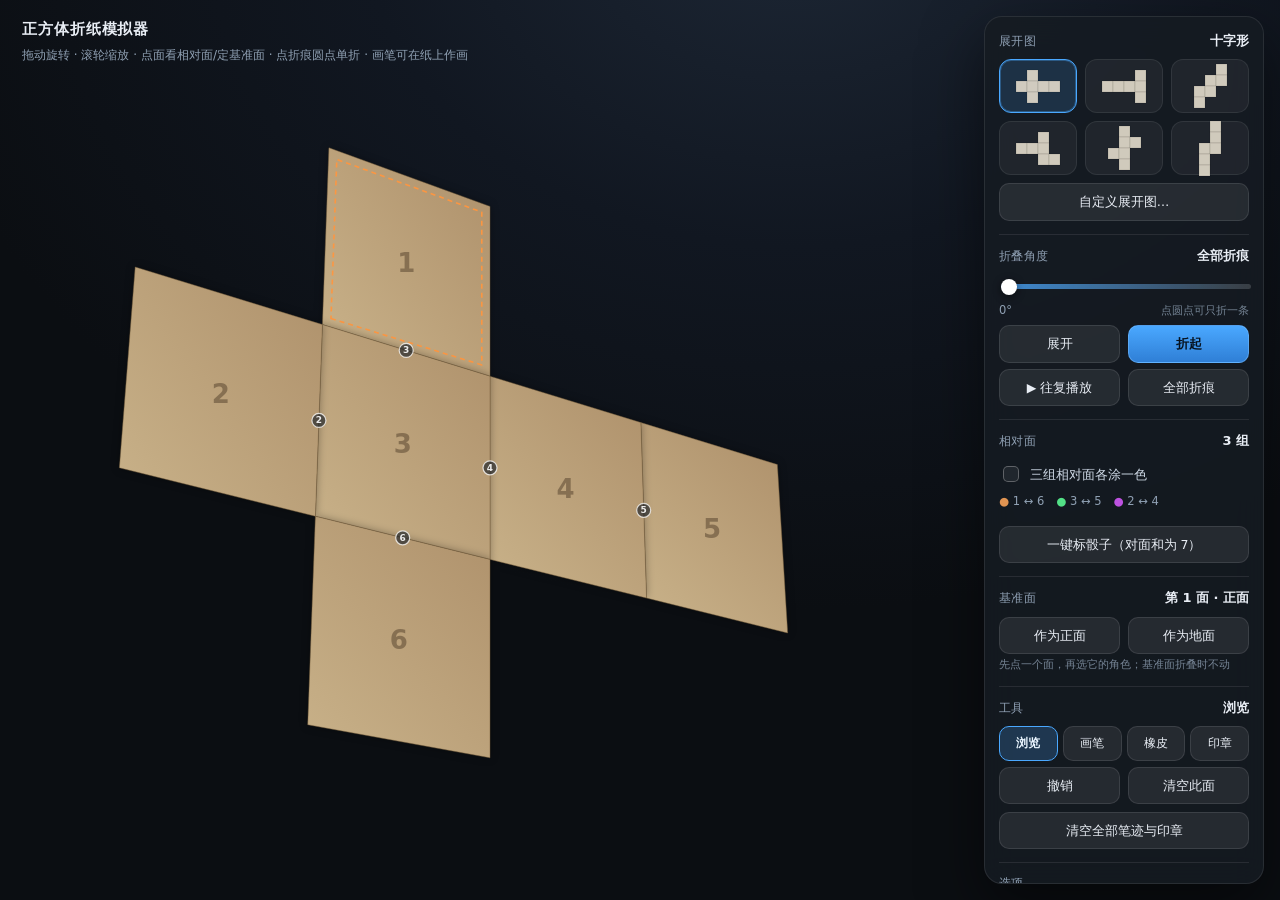
==== simulator/index.html @ 299722bd "静态站点：首页 + 正方体折纸模拟器" ====
<!doctype html>
<html lang="zh-CN">
<head>
<meta charset="utf-8">
<meta name="viewport" content="width=device-width,initial-scale=1,viewport-fit=cover">
<title>正方体折纸模拟器</title>
<style>
:root{
  --bg0:#0b0e12; --panel:rgba(22,27,34,.86); --line:rgba(255,255,255,.09);
  --text:#e9eef5; --dim:#8fa0b3; --accent:#4aa8ff;
}
*{box-sizing:border-box}
html,body{height:100%;margin:0}
body{
  background:radial-gradient(900px 700px at 62% -10%,#1d2735 0%,#111721 48%,var(--bg0) 100%);
  color:var(--text);
  font:14px/1.55 "Segoe UI","PingFang SC","Hiragino Sans GB","Microsoft YaHei",system-ui,sans-serif;
  overflow:hidden;-webkit-tap-highlight-color:transparent;user-select:none;-webkit-user-select:none;
}
#cv{position:fixed;inset:0;display:block;width:100%;height:100%;touch-action:none;cursor:grab}
#cv.grabbing{cursor:grabbing}
#cv.brush{cursor:crosshair}
.hdr{position:fixed;left:22px;top:18px;pointer-events:none}
.hdr h1{margin:0;font-size:15px;font-weight:600;letter-spacing:.06em}
.hdr p{margin:5px 0 0;font-size:12px;color:var(--dim)}
.panel{position:fixed;top:16px;right:16px;width:280px;padding:14px 14px 12px;border-radius:18px;
  background:var(--panel);border:1px solid var(--line);backdrop-filter:blur(16px);
  box-shadow:0 24px 60px rgba(0,0,0,.5);max-height:calc(100vh - 32px);overflow:auto}
.panel::-webkit-scrollbar{width:6px}
.panel::-webkit-scrollbar-thumb{background:rgba(255,255,255,.15);border-radius:3px}
.grp+.grp{margin-top:13px;padding-top:11px;border-top:1px solid var(--line)}
.lbl{display:flex;justify-content:space-between;align-items:baseline;font-size:12px;color:var(--dim);letter-spacing:.04em;margin-bottom:8px}
.lbl b{color:var(--text);font-weight:600;font-size:13px;letter-spacing:0}
.lbl2{display:flex;justify-content:space-between;align-items:center;font-size:11.5px;color:var(--dim);margin:2px 0 5px}
.lbl2 .hint{font-size:11px;opacity:.8}
.nets{display:grid;grid-template-columns:repeat(3,1fr);gap:8px}
.netbtn{display:flex;align-items:center;justify-content:center;height:54px;padding:5px;border-radius:12px;cursor:pointer;
  background:rgba(255,255,255,.05);border:1px solid rgba(255,255,255,.08);transition:.16s}
.netbtn:hover{background:rgba(255,255,255,.1)}
.netbtn.on{border-color:var(--accent);background:rgba(74,168,255,.16);box-shadow:0 0 0 1px rgba(74,168,255,.35) inset}
.netbtn svg{display:block;overflow:visible}
.netbtn rect{fill:rgba(240,232,214,.85);stroke:rgba(0,0,0,.22);stroke-width:.5}
input[type=range]{-webkit-appearance:none;appearance:none;width:100%;height:26px;background:transparent;cursor:pointer;display:block}
input[type=range]::-webkit-slider-runnable-track{height:5px;border-radius:3px;background:linear-gradient(90deg,rgba(74,168,255,.8),rgba(255,255,255,.16))}
input[type=range]::-webkit-slider-thumb{-webkit-appearance:none;width:16px;height:16px;margin-top:-5.5px;border-radius:50%;background:#fff;box-shadow:0 2px 8px rgba(0,0,0,.45)}
input[type=range]::-moz-range-track{height:5px;border-radius:3px;background:rgba(255,255,255,.2)}
input[type=range]::-moz-range-thumb{width:16px;height:16px;border:none;border-radius:50%;background:#fff}
.row{display:grid;grid-template-columns:1fr 1fr;gap:8px;margin-top:6px}
button{font:inherit;font-size:12.5px;color:var(--text);padding:8px 10px;border-radius:10px;cursor:pointer;
  background:rgba(255,255,255,.08);border:1px solid rgba(255,255,255,.1);transition:.16s}
button:hover{background:rgba(255,255,255,.15)}
button.primary{background:linear-gradient(180deg,#4aa8ff,#2f7fd6);border-color:rgba(120,190,255,.5);color:#06121f;font-weight:600}
button.primary:hover{filter:brightness(1.08)}
button.wide{width:100%;margin-top:8px}
.seg{display:grid;grid-template-columns:repeat(4,1fr);gap:5px}
.seg button{padding:7px 2px;font-size:12px}
.seg button.on{border-color:var(--accent);background:rgba(74,168,255,.22);color:#eaf5ff;font-weight:600}
.stamps{display:grid;grid-template-columns:repeat(6,1fr);gap:6px;margin:9px 0 4px}
.stampbtn{height:32px;padding:0;font-size:15px;line-height:1;display:flex;align-items:center;justify-content:center}
.stampbtn.on{border-color:var(--accent);background:rgba(74,168,255,.25);color:#eaf5ff;font-weight:700}
.views{display:grid;grid-template-columns:repeat(3,1fr);gap:6px;margin-bottom:2px}
.views button{padding:6px 2px;font-size:12px}
.grid6{display:grid;grid-template-columns:repeat(6,1fr);gap:5px;margin:2px 0 7px}.cell{aspect-ratio:1;border-radius:7px;border:1px solid rgba(255,255,255,.13);
  background:rgba(255,255,255,.04);cursor:pointer;transition:.12s;padding:0}
.cell:hover{background:rgba(255,255,255,.13)}
.cell.on{background:rgba(240,232,214,.88);border-color:rgba(255,255,255,.4)}
.status{font-size:11.5px;line-height:1.45;color:var(--dim)}
.status.ok{color:#6fd39a}
.status.bad{color:#ff9166}
.swatches{display:flex;gap:9px;margin:10px 0 6px;padding-left:1px}
.sw{width:22px;height:22px;border-radius:50%;cursor:pointer;border:2px solid rgba(255,255,255,.22);transition:.15s}
.sw:hover{transform:scale(1.1)}
.sw.on{border-color:#fff;box-shadow:0 0 0 3px rgba(74,168,255,.4)}
.chk{display:flex;align-items:center;gap:8px;font-size:12.5px;color:#cfdae7;padding:4px 0;cursor:pointer}
.chk input{appearance:none;-webkit-appearance:none;width:16px;height:16px;border-radius:5px;
  border:1px solid rgba(255,255,255,.28);background:rgba(255,255,255,.06);position:relative;cursor:pointer;transition:.15s}
.chk input:checked{background:var(--accent);border-color:var(--accent)}
.chk input:checked::after{content:"";position:absolute;left:4.5px;top:1.5px;width:4px;height:8px;
  border:solid #06121f;border-width:0 2px 2px 0;transform:rotate(42deg)}
.tip{margin-top:11px;padding:9px 10px;border-radius:10px;font-size:12px;line-height:1.5;color:#a9bacd;
  background:rgba(74,168,255,.08);border:1px solid rgba(74,168,255,.18);min-height:50px;transition:border-color .2s}
.tip b{color:#e9f3ff}
@media (max-width:760px){
  .panel{top:auto;bottom:10px;right:10px;left:10px;width:auto;max-height:54vh;border-radius:16px}
  .hdr{left:14px;top:12px}
  .nets{grid-template-columns:repeat(6,1fr);gap:6px}
  .netbtn{height:46px}
}
</style>
</head>
<body>
<canvas id="cv"></canvas>

<div class="hdr">
  <h1>正方体折纸模拟器</h1>
  <p>拖动旋转 · 滚轮缩放 · 点面看相对面/定基准面 · 点折痕圆点单折 · 画笔可在纸上作画</p>
</div>

<div class="panel">
  <div class="grp">
    <div class="lbl"><span>展开图</span><b id="netName">十字形</b></div>
    <div class="nets" id="nets"></div>
    <button id="btnCustom" class="wide">自定义展开图…</button>
    <div id="customBox" hidden>
      <div class="grid6" id="grid6"></div>
      <div class="status" id="netStatus"></div>
    </div>
  </div>

  <div class="grp">
    <div class="lbl"><span>折叠角度</span><b id="foldLbl">全部折痕</b></div>
    <input id="fold" type="range" min="0" max="90" step="0.5" value="0" aria-label="折叠角度">
    <div class="lbl2"><span id="ang">0°</span><span class="hint">点圆点可只折一条</span></div>
    <div class="row">
      <button id="btnFlat">展开</button>
      <button id="btnCube" class="primary">折起</button>
    </div>
    <div class="row">
      <button id="btnPlay">▶ 往复播放</button>
      <button id="btnAll">全部折痕</button>
    </div>
  </div>

  <div class="grp">
    <div class="lbl"><span>相对面</span><b id="pairLbl">—</b></div>
    <label class="chk"><input type="checkbox" id="optPair"><span>三组相对面各涂一色</span></label>
    <div class="status" id="pairHint" style="margin:4px 0 8px"></div>
    <button id="btnDice" class="wide">一键标骰子（对面和为 7）</button>
  </div>

  <div class="grp">
    <div class="lbl"><span>基准面</span><b id="baseLbl">第 1 面 · 正面</b></div>
    <div class="row">
      <button id="baseFront">作为正面</button>
      <button id="baseGround">作为地面</button>
    </div>
    <div class="lbl2"><span class="hint">先点一个面，再选它的角色；基准面折叠时不动</span></div>
  </div>

  <div class="grp">
    <div class="lbl"><span>工具</span><b id="modeLbl">浏览</b></div>
    <div class="seg">
      <button id="modeView" class="on">浏览</button>
      <button id="modeBrush">画笔</button>
      <button id="modeErase">橡皮</button>
      <button id="modeStamp">印章</button>
    </div>
    <div id="stampBox" hidden>
      <div class="stamps" id="stamps"></div>
      <div class="lbl2"><span class="hint">点面盖章 · 右键转 90° · 数字键 1–6</span></div>
    </div>
    <div id="penBox">
      <div class="swatches" id="swatches"></div>
      <div class="lbl2"><span>笔画粗细</span><span class="hint" id="penVal">4</span></div>
      <input id="pen" type="range" min="1" max="10" step="1" value="4" aria-label="笔画粗细">
    </div>
    <div class="row">
      <button id="btnUndo">撤销</button>
      <button id="btnClearFace">清空此面</button>
    </div>
    <button id="btnClearAll" class="wide">清空全部笔迹与印章</button>
  </div>

  <div class="grp">
    <div class="lbl"><span>选项</span></div>
    <label class="chk"><input type="checkbox" id="optNum" checked><span>显示面的编号</span></label>
    <label class="chk"><input type="checkbox" id="optKnob" checked><span>显示折痕手柄</span></label>
    <label class="chk"><input type="checkbox" id="optSpin"><span>自动旋转</span></label>
    <label class="chk"><input type="checkbox" id="optDir"><span>反向折叠（纸背面朝外）</span></label>
    <div class="lbl2"><span class="hint">视角（双击空白处可复位）</span></div>
    <div class="views" id="views"></div>
    <button id="btnReset" class="wide">重置视角</button>
  </div>

  <div class="tip" id="tip"></div>
</div>

<script>
'use strict';

/* =========================================================================
   1. 迷你 3D 数学（行主序 3×3 矩阵 + 平移）
   ========================================================================= */
const DEG = Math.PI / 180;
const I3 = [1,0,0, 0,1,0, 0,0,1];

const mm = (A, B) => {
  const C = new Array(9);
  for (let r = 0; r < 3; r++)
    for (let c = 0; c < 3; c++)
      C[r*3+c] = A[r*3]*B[c] + A[r*3+1]*B[3+c] + A[r*3+2]*B[6+c];
  return C;
};
const mv = (A, p) => [
  A[0]*p[0] + A[1]*p[1] + A[2]*p[2],
  A[3]*p[0] + A[4]*p[1] + A[5]*p[2],
  A[6]*p[0] + A[7]*p[1] + A[8]*p[2]
];
const vadd = (a, b) => [a[0]+b[0], a[1]+b[1], a[2]+b[2]];
const vsub = (a, b) => [a[0]-b[0], a[1]-b[1], a[2]-b[2]];
const vdot = (a, b) => a[0]*b[0] + a[1]*b[1] + a[2]*b[2];
const vlen = a => Math.hypot(a[0], a[1], a[2]);
const vnorm = a => { const l = vlen(a) || 1; return [a[0]/l, a[1]/l, a[2]/l]; };
const rx = a => { const c = Math.cos(a), s = Math.sin(a); return [1,0,0, 0,c,-s, 0,s,c]; };
const ry = a => { const c = Math.cos(a), s = Math.sin(a); return [c,0,s, 0,1,0, -s,0,c]; };
const clamp = (v, a, b) => v < a ? a : v > b ? b : v;
const wrapPi = a => {
  const t = (a + Math.PI) % (Math.PI * 2);
  return (t < 0 ? t + Math.PI * 2 : t) - Math.PI;
};

/* 刚体变换 {R,t}：world = R·p + t */
const comp = (A, B) => ({ R: mm(A.R, B.R), t: vadd(mv(A.R, B.t), A.t) });
const TR  = v => ({ R: I3.slice(), t: [v[0], v[1], v[2]] });
const ROT = (axis, ang) => ({ R: axis === 'x' ? rx(ang) : ry(ang), t: [0,0,0] });
const xf  = (X, p) => vadd(mv(X.R, p), X.t);

/* 3×3 求逆（行主序），奇异返回 null */
function inv3(m) {
  const [a,b,c,d,e,f,g,h,i] = m;
  const A = e*i - f*h, B = f*g - d*i, C = d*h - e*g;
  const D = c*h - b*i, E = a*i - c*g, F = b*g - a*h;
  const G = b*f - c*e, H = c*d - a*f, I = a*e - b*d;
  const det = a*A + b*B + c*C;
  if (!isFinite(det) || Math.abs(det) < 1e-12) return null;
  const k = 1 / det;
  return [A*k, D*k, G*k, B*k, E*k, H*k, C*k, F*k, I*k];
}

/** 单位正方形 (0,0)(1,0)(1,1)(0,1) → 任意四边形 的单应矩阵（行主序 3×3） */
function homography(q) {
  const [p0, p1, p2, p3] = q;
  const sx = p0[0] - p1[0] + p2[0] - p3[0];
  const sy = p0[1] - p1[1] + p2[1] - p3[1];
  let a, b, c, d, e, f, g = 0, h = 0;
  if (Math.abs(sx) < 1e-9 && Math.abs(sy) < 1e-9) {
    a = p1[0] - p0[0]; b = p3[0] - p0[0]; c = p0[0];
    d = p1[1] - p0[1]; e = p3[1] - p0[1]; f = p0[1];
  } else {
    const dx1 = p1[0] - p2[0], dx2 = p3[0] - p2[0];
    const dy1 = p1[1] - p2[1], dy2 = p3[1] - p2[1];
    const den = dx1*dy2 - dx2*dy1;
    if (Math.abs(den) < 1e-9) return null;
    g = (sx*dy2 - dx2*sy) / den;
    h = (dx1*sy - sx*dy1) / den;
    a = p1[0] - p0[0] + g*p1[0]; b = p3[0] - p0[0] + h*p3[0]; c = p0[0];
    d = p1[1] - p0[1] + g*p1[1]; e = p3[1] - p0[1] + h*p3[1]; f = p0[1];
  }
  return [a,b,c, d,e,f, g,h,1];
}

/* =========================================================================
   2. 展开图 → 折叠树
   每个面的局部坐标系都是单位正方形 [0,1]×[0,1]（z=0，正面朝 +z）。
   每条折痕是父子面共用的那条棱，各自有独立的折叠角：
        X_child = X_parent · T(hinge) · R(axis, ±θ_child) · T(off − hinge)
   ========================================================================= */
const DIRS = {
  up:    { off: [ 0, 1, 0], hinge: [0.5, 1, 0], axis: 'x', sign: +1, edge: [[0,1,0], [1,1,0]] },
  down:  { off: [ 0,-1, 0], hinge: [0.5, 0, 0], axis: 'x', sign: -1, edge: [[0,0,0], [1,0,0]] },
  left:  { off: [-1, 0, 0], hinge: [0, 0.5, 0], axis: 'y', sign: +1, edge: [[0,0,0], [0,1,0]] },
  right: { off: [ 1, 0, 0], hinge: [1, 0.5, 0], axis: 'y', sign: -1, edge: [[1,0,0], [1,1,0]] }
};

function parseNet(rows) {
  const cells = [];
  rows.forEach((row, ri) => [...row].forEach((ch, ci) => {
    if (ch === '#') cells.push({ x: ci, y: rows.length - 1 - ri });
  }));
  return cells;
}

function buildNet(name, rows) {
  const cells = parseNet(rows);
  const key = (x, y) => x + ',' + y;
  const index = new Map(cells.map((c, i) => [key(c.x, c.y), i]));
  const nodes = cells.map((c, i) => ({ id: i, cell: c, children: [], fold: 0 }));
  const seen = new Set([0]);
  const queue = [0];
  while (queue.length) {
    const i = queue.shift();
    const { x, y } = cells[i];
    for (const [dx, dy, dir] of [[0,1,'up'], [0,-1,'down'], [-1,0,'left'], [1,0,'right']]) {
      const j = index.get(key(x + dx, y + dy));
      if (j === undefined || seen.has(j)) continue;
      seen.add(j);
      queue.push(j);
      nodes[i].children.push({ dir, node: nodes[j] });
    }
  }
  return { name, rows, cells, nodes, root: nodes[0], reached: seen.size, ink: new Map(), stamps: new Map() };
}

/* =========================================================================
   2.5 展开图合法性判断（能不能折成正方体）
   ========================================================================= */
function validateNet(net) {
  const cells = net ? net.cells : [];
  if (cells.length !== 6) return { ok: false, why: 'count', msg: '需要正好 6 个面，现在有 ' + cells.length + ' 个' };
  if (net.reached !== 6) return { ok: false, why: 'gap', msg: '这些面没有连成一整片（有孤岛）' };

  const has = new Set(cells.map(c => c.x + ',' + c.y));
  for (const c of cells) {
    if (has.has((c.x + 1) + ',' + c.y) && has.has(c.x + ',' + (c.y + 1)) && has.has((c.x + 1) + ',' + (c.y + 1)))
      return { ok: false, why: 'block', msg: '图里有 2×2 的方块，这种图折不出正方体' };
  }

  const seen = new Map();
  const fs = facesOf(net, 90, 1);
  let d1 = 0, d2 = 0, bad = 0;
  for (let i = 0; i < fs.length; i++) {
    for (let j = i + 1; j < fs.length; j++) {
      const d = vlen(vsub(fs[j].center, fs[i].center));
      if (d < 1e-6)
        return { ok: false, why: 'overlap', msg: '折起来时第 ' + fs[i].label + ' 面和第 ' + fs[j].label + ' 面会重合' };
      if (Math.abs(d - 1) < 1e-6) d1++;
      else if (Math.abs(d - Math.SQRT1_2) < 1e-6) d2++;
      else bad++;
    }
  }
  // 立方体 6 个面心的距离谱：3 对相距 1（相对面）、12 对相距 √½（相邻面）
  if (bad || d1 !== 3 || d2 !== 12)
    return { ok: false, why: 'shape', msg: '这几个面折起来拼不成正方体（错位或差一个面）' };
  return { ok: true, why: 'ok', msg: '✓ 能折成正方体' };
}

/* =========================================================================
   2.6 印章图案：全部用「面内局部坐标」描述，所以会跟着纸张一起透视变形
   ========================================================================= */
function circlePts(cx, cy, r, n) {
  const p = [];
  for (let i = 0; i < (n || 20); i++) {
    const a = i / (n || 20) * Math.PI * 2;
    p.push([cx + r * Math.cos(a), cy + r * Math.sin(a)]);
  }
  return p;
}
function starPts(cx, cy, R, r) {
  const p = [];
  for (let i = 0; i < 10; i++) {
    const a = -Math.PI / 2 + i * Math.PI / 5;
    const rr = i % 2 ? r : R;
    p.push([cx + rr * Math.cos(a), cy + rr * Math.sin(a)]);
  }
  return p;
}
const PIP_LAYOUT = {
  1: [[.5, .5]],
  2: [[.32, .32], [.68, .68]],
  3: [[.3, .3], [.5, .5], [.7, .7]],
  4: [[.32, .32], [.68, .32], [.32, .68], [.68, .68]],
  5: [[.32, .32], [.68, .32], [.5, .5], [.32, .68], [.68, .68]],
  6: [[.32, .26], [.68, .26], [.32, .5], [.68, .5], [.32, .74], [.68, .74]]
};
const STAMPS = [
  { id: '○', shapes: [{ pts: circlePts(.5, .5, .22), closed: true }] },
  { id: '△', shapes: [{ pts: [[.5, .28], [.72, .72], [.28, .72]], closed: true }] },
  { id: '□', shapes: [{ pts: [[.3, .3], [.7, .3], [.7, .7], [.3, .7]], closed: true }] },
  { id: '×', shapes: [{ pts: [[.3, .3], [.7, .7]] }, { pts: [[.3, .7], [.7, .3]] }] },
  { id: '☆', shapes: [{ pts: starPts(.5, .5, .26, .11), closed: true }] },
  { id: '↑', shapes: [{ pts: [[.5, .24], [.5, .76]] }, { pts: [[.5, .24], [.37, .44]] }, { pts: [[.5, .24], [.63, .44]] }] },
  { id: '1', pips: 1 }, { id: '2', pips: 2 }, { id: '3', pips: 3 },
  { id: '4', pips: 4 }, { id: '5', pips: 5 }, { id: '6', pips: 6 }
];

/**
 * 以某个面为“基准面”重新生根：把折叠树改成以它为中心，
 * 于是折叠时这个面完全不动，其余面绕着它折起来。
 */
function reroot(net, rootId) {
  const key = (x, y) => x + ',' + y;
  const index = new Map(net.cells.map((c, i) => [key(c.x, c.y), i]));
  for (const nd of net.nodes) { nd.children = []; nd.fold = 0; }
  const seen = new Set([rootId]);
  const queue = [rootId];
  while (queue.length) {
    const i = queue.shift();
    const { x, y } = net.cells[i];
    for (const [dx, dy, dir] of [[0,1,'up'], [0,-1,'down'], [-1,0,'left'], [1,0,'right']]) {
      const j = index.get(key(x + dx, y + dy));
      if (j === undefined || seen.has(j)) continue;
      seen.add(j);
      queue.push(j);
      net.nodes[i].children.push({ dir, node: net.nodes[j] });
    }
  }
  net.root = net.nodes[rootId];
  net.reached = seen.size;
  return net;
}

/**
 * 折叠到指定状态后的 6 个面。
 * @param fold 数字 = 所有折痕同一角度；函数 node→角度 = 每条折痕独立
 * @param dir  +1 / -1 折叠方向
 * 返回面数组，额外带 .hinges（每条折痕的世界坐标端点与当前角度）
 */
function facesOf(net, fold, dir) {
  const getDeg = typeof fold === 'function' ? fold : () => fold;
  const out = [];
  const hinges = [];
  (function walk(node, X) {
    out.push({
      label: node.id + 1,
      node, X,
      pts: [[0,0,0], [1,0,0], [1,1,0], [0,1,0]].map(p => xf(X, p)),
      center: xf(X, [0.5, 0.5, 0]),
      // 纸的正面（印了编号、可以画画的那面）朝局部 -z，也就是默认镜头这一侧
      normal: vnorm(mv(X.R, [0, 0, -1]))
    });
    for (const ch of node.children) {
      const d = DIRS[ch.dir];
      const deg = clamp(+getDeg(ch.node) || 0, -90, 90);
      hinges.push({
        id: ch.node.id,
        label: ch.node.id + 1,
        deg,
        a: xf(X, d.edge[0]),
        b: xf(X, d.edge[1])
      });
      const th = deg * DEG * dir;
      let C = comp(X, TR(d.hinge));
      C = comp(C, ROT(d.axis, d.sign * th));
      C = comp(C, TR(vsub(d.off, d.hinge)));
      walk(ch.node, C);
    }
  })(net.root, { R: I3.slice(), t: [0,0,0] });
  out.hinges = hinges;
  return out;
}

/** 折成正方体后，哪两个面是“相对面”（面心相距正好一条棱长，且只沿一个坐标轴） */
function oppositeMap(net) {
  const fs = facesOf(net, 90, 1);
  const pairs = new Map();
  for (let i = 0; i < fs.length; i++) {
    for (let j = i + 1; j < fs.length; j++) {
      const d = vsub(fs[j].center, fs[i].center);
      const nz = d.map(Math.abs).filter(v => v > 1e-6);
      if (nz.length === 1 && Math.abs(nz[0] - 1) < 1e-6) {
        pairs.set(fs[i].label, fs[j].label);
        pairs.set(fs[j].label, fs[i].label);
      }
    }
  }
  return pairs;
}

/* =========================================================================
   3. 内置展开图（全部经数值验证：折到 90° 恰好拼成正方体）
   ========================================================================= */
const NETS = [
  buildNet('十字形',  ['.#..', '####', '.#..']),
  buildNet('错开',    ['...#', '####', '...#']),
  buildNet('阶梯',    ['..#', '.##', '##.', '#..']),
  buildNet('2-3-1',   ['..#.', '###.', '..##']),
  buildNet('螺旋',    ['.#.', '.##', '##.', '.#.']),
  buildNet('长条',    ['.#', '.#', '##', '#.', '#.'])
];

/* =========================================================================
   4. 渲染与交互
   ========================================================================= */
function boot() {
  const cv = document.getElementById('cv');
  const ctx = cv.getContext('2d');
  const $ = id => document.getElementById(id);

  let W = 1, H = 1, dpr = 1;
  function syncSize() {
    const w = cv.clientWidth || window.innerWidth;
    const h = cv.clientHeight || window.innerHeight;
    const d = Math.min(window.devicePixelRatio || 1, 2);
    if (w !== W || h !== H || d !== dpr) {
      W = w; H = h; dpr = d;
      cv.width = Math.round(W * dpr);
      cv.height = Math.round(H * dpr);
    }
  }

  // dist 大 = 长焦：透视畸变小，转动时轮廓不会“一大一小”地晃，也更接近课本里的等测图
  const CAM = { yaw: -0.62, pitch: 0.40, zoom: 1, fit: 1, fov: 2.05, dist: 10 };
  const INK_COLORS = ['#22344a', '#c0392b', '#17795a', '#c87413', '#5b3a9b'];
  const RX90 = rx(-Math.PI / 2);      // 把“基准面”放到水平位置（当桌面用）
  const S = {
    net: NETS[0],
    dir: 1,                // +1: 折出来是纸正面朝外（印刷面在外面）；-1: 反向折叠
    role: 'front',         // front = 基准面当作正面 / ground = 基准面当作地面
    base: 0,               // 基准面的 node.id（这个面在折叠过程中完全不动）
    showNum: true, showKnob: true, spin: false,
    selected: -1,          // 选中的面（看相对面）
    hinge: null,           // 选中的折痕（= 子面 node.id）；null = 全部联动
    pairs: new Map(),
    mode: 'view',          // view | brush | erase | stamp
    color: INK_COLORS[0],
    pen: 4,
    pairColor: false,      // 三组相对面各涂一色
    stamp: 0,              // 当前选中的印章（STAMPS 下标）
    stampRot: 0,           // 印章旋转（0/90/180/270）
    grid: null,            // 自定义展开图的格子集合
    customOn: false,
    netValid: true         // 当前这张图能不能折成正方体（不能时不许谈相对面/相邻面）
  };
  const PAIR_HUES = [28, 142, 285];   // 三组相对面的颜色

  let tween = null, loop = false, holdUntil = 0;
  let lastFaces = [], lastHinges = [], lastKnobs = [];
  let pairOf = null;                 // 每帧：面编号 → 相对面组号（0..2）
  let fitted = false;
  let PX = 1;                       // 世界单位 → 屏幕像素（每帧更新）
  let CX = 640, CY = 364;           // 可用绘图区中心（避开右侧/底部面板）
  const undoStack = [];

  /* ---------- 相机与投影 ---------- */
  let MR = I3.slice();               // 模型摆正矩阵（由“基准面角色”决定）
  let PIVOT = [0.5, 0.5, 0.5];       // 旋转轴心 = 模型包围盒中心（与视角无关）
  let spinVel = null;                // 松手后的惯性
  let camTween = null;               // 视角切换的补间

  function toCam(p) {
    // 以模型中心为轴心：这样转动时画面不会平移
    let q = mv(MR, vsub(p, PIVOT));
    q = mv(ry(CAM.yaw), q);
    q = mv(rx(CAM.pitch), q);
    return q;
  }
  function proj(p) {
    const q = toCam(p);
    const z = q[2] + CAM.dist;
    return [CX + PX*(q[0]/z), CY - PX*(q[1]/z), z];
  }

  /* ---------- 配色 ---------- */
  const LIGHT = vnorm([-0.45, 0.80, -0.55]);
  function faceColors(n, facing) {
    const d = Math.abs(vdot(n, LIGHT));
    if (facing) {                                   // 纸的正面（暖白）
      const l = 54 + 30 * d;
      return { a: `hsl(38 36% ${l}%)`, b: `hsl(34 30% ${l - 9}%)`, ink: 'rgba(58,42,24,.82)' };
    }
    const l = 40 + 26 * d;                           // 纸的背面（冷灰蓝）
    return { a: `hsl(203 24% ${l}%)`, b: `hsl(205 22% ${l - 8}%)`, ink: 'rgba(245,250,255,.9)' };
  }

  /* ---------- 绘制 ---------- */
  function polyPath(p) {
    ctx.beginPath();
    ctx.moveTo(p[0][0], p[0][1]);
    for (let i = 1; i < p.length; i++) ctx.lineTo(p[i][0], p[i][1]);
    ctx.closePath();
  }

  function drawFace(f) {
    const p = f.scr;
    polyPath(p);
    const sel = S.selected >= 0 && (f.label === S.selected ||
      (S.netValid && S.pairs.get(S.selected) === f.label));
    const facing = f.camNormal[2] < 0;
    const col = faceColors(f.camNormal, facing);

    const gi = pairOf ? pairOf.get(f.label) : -1;

    if (sel) {
      const d = Math.abs(vdot(f.camNormal, LIGHT));
      ctx.fillStyle = `hsl(200 92% ${62 + 16 * d}%)`;
      ctx.shadowColor = 'rgba(74,168,255,.85)';
      ctx.shadowBlur = 22;
    } else if (gi >= 0) {
      const d = Math.abs(vdot(f.camNormal, LIGHT));
      const h = PAIR_HUES[gi % 3];
      const g = ctx.createLinearGradient(p[0][0], p[0][1], p[2][0], p[2][1]);
      g.addColorStop(0, `hsl(${h} 62% ${58 + 20 * d}%)`);
      g.addColorStop(1, `hsl(${h} 58% ${47 + 20 * d}%)`);
      ctx.fillStyle = g;
      ctx.shadowColor = 'rgba(0,0,0,.35)';
      ctx.shadowBlur = 8;
    } else {
      const g = ctx.createLinearGradient(p[0][0], p[0][1], p[2][0], p[2][1]);
      g.addColorStop(0, col.a);
      g.addColorStop(1, col.b);
      ctx.fillStyle = g;
      ctx.shadowColor = 'rgba(0,0,0,.35)';
      ctx.shadowBlur = 8;
    }
    ctx.fill();
    ctx.shadowBlur = 0;
    ctx.shadowColor = 'transparent';

    ctx.lineJoin = 'round';
    ctx.lineWidth = 1;
    ctx.strokeStyle = facing ? 'rgba(120,95,60,.45)' : 'rgba(10,16,24,.45)';
    ctx.stroke();

    // 基准面：橙色虚线框（这个面在折叠时不动）
    if (f.label === S.base + 1) {
      const cx = (p[0][0] + p[1][0] + p[2][0] + p[3][0]) / 4;
      const cy = (p[0][1] + p[1][1] + p[2][1] + p[3][1]) / 4;
      ctx.save();
      ctx.setLineDash([5, 4]);
      ctx.lineWidth = 1.6;
      ctx.strokeStyle = 'rgba(255,150,64,.95)';
      ctx.beginPath();
      p.forEach((q, i) => {
        const x = cx + (q[0] - cx) * 0.9, y = cy + (q[1] - cy) * 0.9;
        i ? ctx.lineTo(x, y) : ctx.moveTo(x, y);
      });
      ctx.closePath();
      ctx.stroke();
      ctx.restore();
    }

    drawInk(f, facing);
    drawStamp(f, facing);

    if (!S.showNum) return;
    let area = 0;
    for (let i = 0; i < 4; i++) {
      const a = p[i], b = p[(i + 1) % 4];
      area += a[0] * b[1] - b[0] * a[1];
    }
    area = Math.abs(area) / 2;
    if (area < 60) return;
    const size = clamp(Math.sqrt(area) * 0.30, 10, 26);
    // 面中央有印章时，编号让到左上角，别和图案压在一起
    const hasStamp = !!(S.net.stamps && S.net.stamps.has(f.label));
    const anchor = hasStamp
      ? proj(xf(f.X, [0.19, 0.81, 0]))
      : [(p[0][0] + p[2][0]) / 2, (p[0][1] + p[2][1]) / 2];
    ctx.font = `700 ${(hasStamp ? size * 0.78 : size).toFixed(1)}px "Segoe UI",system-ui,sans-serif`;
    ctx.textAlign = 'center';
    ctx.textBaseline = 'middle';
    ctx.fillStyle = sel ? 'rgba(4,20,36,.9)' : col.ink;
    ctx.globalAlpha = 0.5;
    ctx.fillText(String(f.label), anchor[0], anchor[1]);
    ctx.globalAlpha = 1;
  }

  /* ---------- 印章 ---------- */
  function drawStamp(f, facing) {
    const st = S.net.stamps && S.net.stamps.get(f.label);
    if (!st) return;
    const sym = STAMPS[st.sym];
    if (!sym) return;
    const rad = (st.rot || 0) * Math.PI / 180;
    const cs = Math.cos(rad), sn = Math.sin(rad);
    const tf = pt => {
      const du = pt[0] - 0.5, dv = pt[1] - 0.5;
      return [0.5 + du * cs - dv * sn, 0.5 + du * sn + dv * cs];
    };
    const scr = pt => proj(xf(f.X, [pt[0], pt[1], 0]));
    const ink = '#1d2b3a';
    ctx.globalAlpha = facing ? 0.9 : 0.16;
    ctx.fillStyle = ink;
    ctx.strokeStyle = ink;
    ctx.lineWidth = Math.max(1, 0.032 * f.pxSize);
    ctx.lineCap = 'round';
    ctx.lineJoin = 'round';
    if (sym.pips) {
      for (const q of PIP_LAYOUT[sym.pips]) {
        const c = scr(tf(q));
        ctx.beginPath();
        ctx.arc(c[0], c[1], Math.max(1, 0.058 * f.pxSize), 0, Math.PI * 2);
        ctx.fill();
      }
    } else {
      for (const sh of sym.shapes) {
        const pts = sh.pts.map(q => scr(tf(q)));
        ctx.beginPath();
        pts.forEach((c, i) => i ? ctx.lineTo(c[0], c[1]) : ctx.moveTo(c[0], c[1]));
        if (sh.closed) { ctx.closePath(); ctx.fill(); }
        else ctx.stroke();
      }
    }
    ctx.globalAlpha = 1;
  }

  /* ---------- 纸上的画 ---------- */
  function drawInk(f, facing) {
    const strokes = S.net.ink.get(f.label);
    if (!strokes || !strokes.length) return;
    ctx.lineCap = 'round';
    ctx.lineJoin = 'round';
    const alpha = facing ? 0.94 : 0.18;      // 纸背面只透出一点墨色
    for (const st of strokes) {
      const pts = st.pts.map(pt => proj(xf(f.X, [pt[0], pt[1], 0])));
      ctx.globalAlpha = alpha;
      ctx.strokeStyle = st.color;
      ctx.fillStyle = st.color;
      if (pts.length === 1) {
        ctx.beginPath();
        ctx.arc(pts[0][0], pts[0][1], Math.max(1, st.width * f.pxSize / 2), 0, Math.PI * 2);
        ctx.fill();
      } else {
        ctx.lineWidth = Math.max(1, st.width * f.pxSize);
        ctx.beginPath();
        pts.forEach((q, i) => i ? ctx.lineTo(q[0], q[1]) : ctx.moveTo(q[0], q[1]));
        ctx.stroke();
      }
    }
    ctx.globalAlpha = 1;
  }

  /* ---------- 地面（基准面当桌面时，画出桌面网格 + 一点柔光） ---------- */
  function drawGround() {
    if (S.role !== 'ground') return;

    // 柔光
    const c = proj([0.5, 0.5, 0]);
    const R = 1.7, ring = [];
    for (let i = 0; i < 40; i++) {
      const a = i / 40 * Math.PI * 2;
      ring.push(proj([0.5 + R * Math.cos(a), 0.5 + R * Math.sin(a), 0]));
    }
    let rmax = 1;
    for (const p of ring) rmax = Math.max(rmax, Math.hypot(p[0] - c[0], p[1] - c[1]));
    const g = ctx.createRadialGradient(c[0], c[1], rmax * 0.08, c[0], c[1], rmax);
    g.addColorStop(0, 'rgba(130,170,215,.16)');
    g.addColorStop(1, 'rgba(130,170,215,0)');
    ctx.beginPath();
    ring.forEach((p, i) => i ? ctx.lineTo(p[0], p[1]) : ctx.moveTo(p[0], p[1]));
    ctx.closePath();
    ctx.fillStyle = g;
    ctx.fill();

    // 网格（透视正确：每个端点都真投影）
    ctx.save();
    ctx.strokeStyle = 'rgba(140,175,215,.15)';
    ctx.lineWidth = 1;
    ctx.beginPath();
    for (let k = -3; k <= 5; k++) {
      const t = k * 0.5;
      const a1 = proj([t, -1.5, 0]), b1 = proj([t, 2.5, 0]);
      const a2 = proj([-1.5, t, 0]), b2 = proj([2.5, t, 0]);
      ctx.moveTo(a1[0], a1[1]); ctx.lineTo(b1[0], b1[1]);
      ctx.moveTo(a2[0], a2[1]); ctx.lineTo(b2[0], b2[1]);
    }
    ctx.stroke();
    ctx.restore();
  }

  /* ---------- 折痕手柄 ---------- */
  // 把四边形向内收 d 像素，用于遮挡判断（手柄正好压在共用的棱上，不能算“在面内”）
  function shrinkQuad(p, d) {
    const cx = (p[0][0] + p[1][0] + p[2][0] + p[3][0]) / 4;
    const cy = (p[0][1] + p[1][1] + p[2][1] + p[3][1]) / 4;
    return p.map(q => {
      const dx = q[0] - cx, dy = q[1] - cy, L = Math.hypot(dx, dy) || 1;
      return [q[0] - dx / L * d, q[1] - dy / L * d];
    });
  }

  function occluded(x, y, z) {
    for (const f of lastFaces) {
      if (f.depth > z - 0.08) continue;                 // 不比它近的面挡不住它
      const area = Math.abs((f.scr[1][0] - f.scr[0][0]) * (f.scr[3][1] - f.scr[0][1]) -
                            (f.scr[3][0] - f.scr[0][0]) * (f.scr[1][1] - f.scr[0][1])) / 2;
      const d = Math.min(6, Math.sqrt(area) * 0.12);
      if (inPoly(x, y, shrinkQuad(f.scr, d))) return true;
    }
    return false;
  }

  function drawHandles() {
    lastKnobs = [];
    if (!S.showKnob) return;
    for (const h of lastHinges) {
      const A = proj(h.a), B = proj(h.b);
      const mx = (A[0] + B[0]) / 2, my = (A[1] + B[1]) / 2, mz = (A[2] + B[2]) / 2;
      if (occluded(mx, my, mz)) continue;

      const sel = S.hinge === h.id;
      const r = sel ? 10 : 7;
      if (sel) {
        ctx.beginPath();
        ctx.moveTo(A[0], A[1]);
        ctx.lineTo(B[0], B[1]);
        ctx.strokeStyle = 'rgba(74,168,255,.95)';
        ctx.lineWidth = 3;
        ctx.lineCap = 'round';
        ctx.stroke();
      }
      ctx.beginPath();
      ctx.arc(mx, my, r, 0, Math.PI * 2);
      ctx.fillStyle = sel ? 'rgba(74,168,255,.95)' : 'rgba(18,26,36,.62)';
      ctx.fill();
      ctx.strokeStyle = 'rgba(255,255,255,.75)';
      ctx.lineWidth = 1.2;
      ctx.stroke();
      ctx.fillStyle = sel ? '#04121f' : 'rgba(255,255,255,.9)';
      ctx.font = '600 9px "Segoe UI",system-ui,sans-serif';
      ctx.textAlign = 'center';
      ctx.textBaseline = 'middle';
      ctx.fillText(String(h.label), mx, my + 0.5);
      lastKnobs.push({ id: h.id, x: mx, y: my, r: Math.max(r + 5, 13) });
    }
  }

  /* ---------- 动画 ---------- */
  function goTo(target, dur) {
    const from = new Map();
    for (const nd of S.net.nodes) if (nd !== S.net.root) from.set(nd.id, nd.fold);
    tween = { from, to: target, only: S.hinge, t0: performance.now(), dur: dur || 760 };
  }
  const easeInOut = t => t < 0.5 ? 4*t*t*t : 1 - Math.pow(-2*t + 2, 3) / 2;

  /** 当前显示/驱动的角度：选中某条折痕就是它自己的角度，否则取所有折痕的平均值 */
  function currentAngle() {
    if (S.hinge != null) {
      const nd = S.net.nodes.find(n => n.id === S.hinge);
      return nd ? nd.fold : 0;
    }
    const kids = S.net.nodes.filter(n => n !== S.net.root);
    if (!kids.length) return 0;
    return kids.reduce((a, n) => a + n.fold, 0) / kids.length;
  }

  function stepAnim(now) {
    if (tween) {
      const t = clamp((now - tween.t0) / tween.dur, 0, 1);
      const e = easeInOut(t);
      for (const nd of S.net.nodes) {
        if (nd === S.net.root) continue;
        if (tween.only != null && nd.id !== tween.only) continue;
        const f0 = tween.from.get(nd.id) || 0;
        nd.fold = f0 + (tween.to - f0) * e;
      }
      if (t >= 1) { tween = null; if (loop) holdUntil = now + 420; }
      syncFoldUI();
    } else if (loop && now >= holdUntil) {
      goTo(currentAngle() < 45 ? 90 : 0, 900);
    }
  }

  /* ---------- 主循环 ---------- */
  function render(now) {
    syncSize();
    stepAnim(now);
    if (S.spin) CAM.yaw += 0.006;

    // 松手后的惯性（指数衰减），拖动手感更顺
    if (!drag && spinVel) {
      CAM.yaw += spinVel.yaw;
      const np = CAM.pitch + spinVel.pitch;
      if (np >= 1.42 || np <= -1.42) spinVel.pitch = 0;
      CAM.pitch = clamp(np, -1.42, 1.42);
      spinVel.yaw *= 0.93;
      spinVel.pitch *= 0.93;
      if (Math.abs(spinVel.yaw) < 8e-4 && Math.abs(spinVel.pitch) < 8e-4) spinVel = null;
    }
    // 切视角时平滑过渡（不会“忽悠”一下跳过去）
    if (camTween) {
      const t = clamp((now - camTween.t0) / camTween.dur, 0, 1);
      const e = easeInOut(t);
      CAM.yaw = camTween.y0 + (camTween.y1 - camTween.y0) * e;
      CAM.pitch = camTween.p0 + (camTween.p1 - camTween.p0) * e;
      if (t >= 1) camTween = null;
    } else {
      CAM.yaw = wrapPi(CAM.yaw);       // 角度归一化，别让它无限累加
    }

    ctx.setTransform(dpr, 0, 0, dpr, 0, 0);
    ctx.clearRect(0, 0, W, H);
    if (W < 4 || H < 4) return requestAnimationFrame(render);

    const faces = facesOf(S.net, nd => nd.fold, S.dir);
    lastHinges = faces.hinges;

    // 可用绘图区：窄屏时面板在下方，宽屏时面板在右侧，纸不要躲到面板/标题底下
    const narrow = W <= 760;
    // 窄屏时面板是个底栏（最多占 54vh），底部要留够安全区，别让纸贴到面板上
    const padT = 56;
    const padR = narrow ? 10 : 300;
    const padB = narrow ? Math.round(H * 0.56) + 14 : 24;
    const viewW = Math.max(200, W - padR);
    const viewH = Math.max(200, H - padT - padB);
    CX = viewW / 2;
    CY = padT + viewH / 2;

    // 轴心与取景都用「与视角无关」的量：包围盒中心 + 外接球半径
    // （否则转动时画面会一边漂一边缩放）
    const mn = [1e9, 1e9, 1e9], mx = [-1e9, -1e9, -1e9];
    for (const f of faces) for (const p of f.pts) for (let k = 0; k < 3; k++) {
      if (p[k] < mn[k]) mn[k] = p[k];
      if (p[k] > mx[k]) mx[k] = p[k];
    }
    PIVOT = [(mn[0] + mx[0]) / 2, (mn[1] + mx[1]) / 2, (mn[2] + mx[2]) / 2];
    let rad = 1e-6;
    for (const f of faces) for (const p of f.pts) {
      const d = vlen(vsub(p, PIVOT));
      if (d > rad) rad = d;
    }

    const baseFit = CAM.fov * Math.min(W, H);
    const wantFit = 0.50 * Math.min(viewW, viewH) * CAM.dist / rad / baseFit;
    if (!fitted) { CAM.fit = wantFit; fitted = true; }
    else CAM.fit += (wantFit - CAM.fit) * 0.14;
    PX = baseFit * CAM.fit * CAM.zoom;

    for (const f of faces) {
      let n = mv(MR, f.normal);
      n = mv(ry(CAM.yaw), n);
      n = mv(rx(CAM.pitch), n);
      f.camNormal = vnorm(n);
      f.scr = f.pts.map(proj);
      f.depth = (f.scr[0][2] + f.scr[1][2] + f.scr[2][2] + f.scr[3][2]) / 4;
      f.pxSize = (Math.hypot(f.scr[1][0]-f.scr[0][0], f.scr[1][1]-f.scr[0][1]) +
                  Math.hypot(f.scr[3][0]-f.scr[2][0], f.scr[3][1]-f.scr[2][1])) / 2;
    }
    faces.sort((a, b) => b.depth - a.depth);      // 远 → 近（画家算法）
    lastFaces = faces;

    pairOf = null;
    if (S.pairColor && S.netValid && S.pairs.size === 6) {
      pairOf = new Map();
      let gi = 0;
      for (const [a, b] of S.pairs) {
        if (pairOf.has(a)) continue;
        pairOf.set(a, gi); pairOf.set(b, gi); gi++;
      }
    }

    if (S.role === 'ground') drawGround();      // 桌面投影画在纸下面
    for (const f of faces) drawFace(f);
    drawHandles();
    requestAnimationFrame(render);
  }

  /* ---------- 视角切换 ---------- */
  function tweenCam(yaw, pitch, dur) {
    let y = yaw;
    while (y - CAM.yaw > Math.PI) y -= Math.PI * 2;
    while (CAM.yaw - y > Math.PI) y += Math.PI * 2;
    camTween = { y0: CAM.yaw, p0: CAM.pitch, y1: y, p1: pitch, t0: performance.now(), dur: dur || 520 };
    spinVel = null;
  }

  const VIEWS = [
    { name: '正视', yaw: 0, pitch: 0 },
    { name: '斜视', yaw: -0.62, pitch: 0.40 },
    { name: '俯视', yaw: 0, pitch: 1.20 },
    { name: '左', yaw: -Math.PI / 2, pitch: 0 },
    { name: '右', yaw: Math.PI / 2, pitch: 0 },
    { name: '后', yaw: Math.PI, pitch: 0 }
  ];
  const viewBox = $('views');
  VIEWS.forEach(v => {
    const b = document.createElement('button');
    b.textContent = v.name;
    b.addEventListener('click', () => tweenCam(v.yaw, v.pitch));
    viewBox.appendChild(b);
  });

  /* ---------- 拾取 ---------- */
  function inPoly(x, y, p) {
    let inside = false;
    for (let i = 0, j = p.length - 1; i < p.length; j = i++) {
      const xi = p[i][0], yi = p[i][1], xj = p[j][0], yj = p[j][1];
      if ((yi > y) !== (yj > y) && x < (xj - xi) * (y - yi) / (yj - yi) + xi) inside = !inside;
    }
    return inside;
  }

  function faceAt(x, y) {
    for (let i = lastFaces.length - 1; i >= 0; i--) {
      if (inPoly(x, y, lastFaces[i].scr)) return lastFaces[i];
    }
    return null;
  }

  function knobAt(x, y) {
    for (let i = lastKnobs.length - 1; i >= 0; i--) {
      const k = lastKnobs[i];
      if (Math.hypot(x - k.x, y - k.y) <= k.r) return k;
    }
    return null;
  }

  /** 屏幕点 → 该面的局部坐标 (u,v)∈[0,1]²；无解返回 null */
  function localAt(f, x, y) {
    if (!f.Hi) {
      const H = homography(f.scr);
      f.Hi = H ? inv3(H) : null;
    }
    const M = f.Hi;
    if (!M) return null;
    const w = M[6]*x + M[7]*y + M[8];
    if (!isFinite(w) || Math.abs(w) < 1e-9) return null;
    return [(M[0]*x + M[1]*y + M[2]) / w, (M[3]*x + M[4]*y + M[5]) / w];
  }

  /* ---------- 绘画 ---------- */
  let stroke = null, strokeLabel = 0, erasing = false;
  const inUnit = uv => uv[0] > -0.02 && uv[0] < 1.02 && uv[1] > -0.02 && uv[1] < 1.02;
  const penWidth = () => 0.004 + S.pen * 0.0055;   // 相对面宽

  /** 改动笔迹/印章前先存一份快照，撤销时整体还原（笔迹和印章共用一套撤销） */
  function pushUndo() {
    undoStack.push({
      net: S.net,
      // 数组/对象要各复制一层：擦除是原地 splice，盖印是原地改 rot
      ink: new Map([...S.net.ink].map(([k, v]) => [k, v.slice()])),
      stamps: new Map([...S.net.stamps].map(([k, v]) => [k, { ...v }]))
    });
    if (undoStack.length > 30) undoStack.shift();
  }

  function beginStroke(x, y) {
    const f = faceAt(x, y);
    if (!f) return false;
    const uv = localAt(f, x, y);
    if (!uv || !inUnit(uv)) return false;
    strokeLabel = f.label;
    pushUndo();
    if (S.mode === 'erase') { erasing = true; eraseAt(uv, S.net.ink.get(f.label) || []); return true; }
    stroke = { color: S.color, width: penWidth(), pts: [uv] };
    const list = S.net.ink.get(f.label) || [];
    list.push(stroke);
    S.net.ink.set(f.label, list);
    return true;
  }

  function extendStroke(x, y) {
    const f = lastFaces.find(face => face.label === strokeLabel);
    if (!f) return;
    const uv = localAt(f, x, y);
    if (!uv || !inUnit(uv)) return;
    if (erasing) { eraseAt(uv, S.net.ink.get(strokeLabel) || []); return; }
    if (!stroke) return;
    const last = stroke.pts[stroke.pts.length - 1];
    if (Math.hypot(uv[0] - last[0], uv[1] - last[1]) < 0.004) return;
    stroke.pts.push(uv);
  }

  function eraseAt(uv, list) {
    const r = penWidth() * 1.6 + 0.02;
    for (let i = list.length - 1; i >= 0; i--) {
      if (list[i].pts.some(p => Math.hypot(p[0] - uv[0], p[1] - uv[1]) <= r)) list.splice(i, 1);
    }
  }

  /* ---------- UI ---------- */
  function netSvg(net) {
    const xs = net.cells.map(c => c.x), ys = net.cells.map(c => c.y);
    const minx = Math.min(...xs), maxx = Math.max(...xs);
    const miny = Math.min(...ys), maxy = Math.max(...ys);
    const u = 11;
    const w = (maxx - minx + 1) * u, h = (maxy - miny + 1) * u;
    let rects = '';
    for (const c of net.cells)
      rects += `<rect x="${(c.x-minx)*u}" y="${(maxy-c.y)*u}" width="${u}" height="${u}"/>`;
    return `<svg viewBox="-1 -1 ${w+2} ${h+2}" width="${w+2}" height="${h+2}">${rects}</svg>`;
  }

  const netBox = $('nets');
  NETS.forEach((net, i) => {
    const b = document.createElement('button');
    b.className = 'netbtn' + (i === 0 ? ' on' : '');
    b.title = net.name;
    b.innerHTML = netSvg(net);
    b.addEventListener('click', () => {
      S.net = net;
      reroot(net, 0);                     // 换图后基准面回到第 1 面
      S.base = 0;
      refreshPairs();
      S.selected = -1;
      S.hinge = null;
      strokeLabel = 0;
      $('netName').textContent = net.name;
      [...netBox.children].forEach(el => el.classList.remove('on'));
      b.classList.add('on');
      S.customOn = false;
      $('customBox').hidden = true;
      tween = null; loop = false; setLoopUI();
      syncFoldUI(); updateBaseUI(); updatePairUI(); updateTip();
    });
    netBox.appendChild(b);
  });

  const foldInput = $('fold'), angOut = $('ang'), foldLbl = $('foldLbl'), baseLbl = $('baseLbl');

  function updateBaseUI() {
    baseLbl.textContent = '第 ' + (S.base + 1) + ' 面 · ' + (S.role === 'ground' ? '地面' : '正面');
  }

  /** 换图（或改图）之后统一刷新：相对面配对 + 合法性 */
  function refreshPairs() {
    S.pairs = oppositeMap(S.net);
    const v = validateNet(S.net);
    S.netValid = v.ok;
    return v;
  }

  /** 相对面结论（行测里最常用的那一步） */
  function updatePairUI() {
    const groups = [];
    if (S.netValid && S.pairs.size === 6) {
      const done = new Set();
      for (const [a, b] of S.pairs) {
        if (done.has(a)) continue;
        done.add(a); done.add(b);
        groups.push([a, b]);
      }
    }
    $('pairLbl').textContent = groups.length === 3 ? '3 组' : '—';
    $('pairHint').innerHTML = groups.length === 3
      ? groups.map(([a, b], i) =>
          '<span style="color:hsl(' + PAIR_HUES[i % 3] + ' 70% 60%)">●</span> ' + a + ' ↔ ' + b
        ).join('　')
      : (S.net.cells.length === 6 ? '这张图折不成正方体，没有相对面' : '需要 6 个面才能谈相对面');
  }

  /** 把某个面定为基准面并指定角色（正面 / 地面） */
  function setBase(role, faceLabel) {
    const id = faceLabel - 1;
    if (!(id >= 0 && id < S.net.nodes.length)) {
      flash('先在纸面上点一个面，再选它的角色');
      return false;
    }
    const rootChanged = id !== S.base;
    S.base = id;
    if (rootChanged) {
      reroot(S.net, id);              // 这个面变成折叠的固定基准
      refreshPairs();
      S.hinge = null;
      tween = null; loop = false; setLoopUI();
    }
    S.role = role;
    MR = role === 'ground' ? RX90 : I3.slice();
    tweenCam(-0.62, role === 'ground' ? 0.72 : 0.40, 620);
    syncFoldUI(); updateBaseUI(); updatePairUI(); updateTip();
    return true;
  }

  $('baseFront').addEventListener('click', () => {
    if (S.selected <= 0) { flash('先在纸面上点一个面'); return; }
    setBase('front', S.selected);
  });
  $('baseGround').addEventListener('click', () => {
    if (S.selected <= 0) { flash('先在纸面上点一个面'); return; }
    setBase('ground', S.selected);
  });

  function syncFoldUI() {
    const v = currentAngle();
    foldInput.value = v.toFixed(1);
    angOut.textContent = Math.round(v) + '°';
    foldLbl.textContent = S.hinge == null ? '全部折痕' : ('第 ' + (S.hinge + 1) + ' 面这条');
  }

  foldInput.addEventListener('input', () => {
    tween = null; loop = false; setLoopUI();
    const v = +foldInput.value;
    if (S.hinge == null) {
      for (const nd of S.net.nodes) if (nd !== S.net.root) nd.fold = v;
    } else {
      const nd = S.net.nodes.find(n => n.id === S.hinge);
      if (nd) nd.fold = v;
    }
    angOut.textContent = Math.round(v) + '°';
  });

  $('btnFlat').addEventListener('click', () => { loop = false; setLoopUI(); goTo(0, 620); });
  $('btnCube').addEventListener('click', () => { loop = false; setLoopUI(); goTo(90, 820); });
  $('btnAll').addEventListener('click', () => {
    S.hinge = null;
    syncFoldUI(); updateTip();
  });

  const playBtn = $('btnPlay');
  function setLoopUI() { playBtn.textContent = loop ? '⏸ 停止播放' : '▶ 往复播放'; }
  playBtn.addEventListener('click', () => {
    loop = !loop;
    if (loop) { tween = null; holdUntil = 0; }
    setLoopUI();
  });

  /* 绘画面板 */
  const swBox = $('swatches');
  INK_COLORS.forEach((c, i) => {
    const b = document.createElement('div');
    b.className = 'sw' + (i === 0 ? ' on' : '');
    b.style.background = c;
    b.title = '颜色 ' + (i + 1);
    b.addEventListener('click', () => {
      S.color = c;
      [...swBox.children].forEach(el => el.classList.remove('on'));
      b.classList.add('on');
      if (S.mode === 'view') setMode('brush');
    });
    swBox.appendChild(b);
  });

  function setMode(m) {
    S.mode = m;
    $('modeView').classList.toggle('on', m === 'view');
    $('modeBrush').classList.toggle('on', m === 'brush');
    $('modeErase').classList.toggle('on', m === 'erase');
    $('modeStamp').classList.toggle('on', m === 'stamp');
    $('modeLbl').textContent = { view: '浏览', brush: '画笔', erase: '橡皮', stamp: '印章' }[m];
    $('stampBox').hidden = m !== 'stamp';
    $('penBox').hidden = !(m === 'brush' || m === 'erase');
    cv.classList.toggle('brush', m !== 'view');
    updateTip();
  }
  $('modeView').addEventListener('click', () => setMode('view'));
  $('modeBrush').addEventListener('click', () => setMode('brush'));
  $('modeErase').addEventListener('click', () => setMode('erase'));
  $('modeStamp').addEventListener('click', () => setMode('stamp'));
  $('pen').addEventListener('input', e => { S.pen = +e.target.value; $('penVal').textContent = S.pen; });

  /* 印章盘 */
  const stampBox = $('stamps');
  STAMPS.forEach((s, i) => {
    const b = document.createElement('button');
    b.className = 'stampbtn' + (i === 0 ? ' on' : '');
    b.textContent = s.id;
    b.title = '印章 ' + s.id;
    b.addEventListener('click', () => {
      S.stamp = i;
      [...stampBox.children].forEach(el => el.classList.remove('on'));
      b.classList.add('on');
      if (S.mode !== 'stamp') setMode('stamp');
    });
    stampBox.appendChild(b);
  });

  function stampFace(f) {
    pushUndo();
    const cur = S.net.stamps.get(f.label);
    if (cur && cur.sym === S.stamp) S.net.stamps.delete(f.label);
    else S.net.stamps.set(f.label, { sym: S.stamp, rot: S.stampRot });
  }

  /* 相对面着色 / 一键骰子 */
  $('optPair').addEventListener('change', e => { S.pairColor = e.target.checked; });
  $('btnDice').addEventListener('click', () => {
    if (!S.netValid || S.pairs.size !== 6) { flash('这张展开图折不成正方体，没法标骰子'); return; }
    const groups = [], done = new Set();
    for (const [a, b] of S.pairs) {
      if (done.has(a)) continue;
      done.add(a); done.add(b);
      groups.push([a, b]);
    }
    const vals = [[1, 6], [2, 5], [3, 4]];
    S.net.stamps = new Map();
    groups.forEach((g, i) => {
      S.net.stamps.set(g[0], { sym: STAMPS.findIndex(s => s.pips === vals[i][0]), rot: 0 });
      S.net.stamps.set(g[1], { sym: STAMPS.findIndex(s => s.pips === vals[i][1]), rot: 0 });
    });
    flash('已按「相对面点数和 = 7」把 1–6 点标好，可以直接折起来对照选项');
  });

  /* 自定义展开图 */
  const GRID_W = 6, GRID_H = 5;
  const gridBox = $('grid6');

  function buildGridUI() {
    gridBox.innerHTML = '';
    for (let y = GRID_H - 1; y >= 0; y--) {
      for (let x = 0; x < GRID_W; x++) {
        const b = document.createElement('button');
        b.className = 'cell';
        b.dataset.k = x + ',' + y;
        b.addEventListener('click', () => toggleCell(x, y));
        gridBox.appendChild(b);
      }
    }
    syncGridUI();
  }

  function syncGridUI() {
    [...gridBox.children].forEach(b => b.classList.toggle('on', S.grid.has(b.dataset.k)));
  }

  function toggleCell(x, y) {
    const k = x + ',' + y;
    if (S.grid.has(k)) {
      if (S.grid.size <= 1) return;
      S.grid.delete(k);
    } else {
      if (S.grid.size >= 6) { flash('正方体的展开图正好 6 个面，先去掉一个再加'); return; }
      S.grid.add(k);
    }
    rebuildCustom();
  }

  function rebuildCustom() {
    const pts = [...S.grid].map(k => k.split(',').map(Number));
    if (!pts.length) return;
    const maxx = Math.max(...pts.map(p => p[0])), maxy = Math.max(...pts.map(p => p[1]));
    const rows = [];
    for (let y = maxy; y >= 0; y--) {
      let r = '';
      for (let x = 0; x <= maxx; x++) r += S.grid.has(x + ',' + y) ? '#' : '.';
      rows.push(r);
    }

    // 换图时按格子位置把已经画的笔迹 / 印章搬过去
    const oldInk = S.net.ink, oldSt = S.net.stamps;
    const oldByCell = new Map(S.net.nodes.map(n => [n.cell.x + ',' + n.cell.y, n.id + 1]));
    const net = buildNet('自定义', rows);
    const newByCell = new Map(net.nodes.map(n => [n.cell.x + ',' + n.cell.y, n.id + 1]));
    for (const [k, lbl] of oldByCell) {
      const nl = newByCell.get(k);
      if (nl === undefined) continue;
      if (oldInk.has(lbl)) net.ink.set(nl, oldInk.get(lbl));
      if (oldSt.has(lbl)) net.stamps.set(nl, oldSt.get(lbl));
    }

    S.net = net;
    S.customOn = true;
    S.base = 0; S.selected = -1; S.hinge = null;
    reroot(net, 0);
    refreshPairs();

    const v = validateNet(net);
    const st = $('netStatus');
    st.textContent = v.msg;
    st.className = 'status ' + (v.ok ? 'ok' : 'bad');
    $('netName').textContent = '自定义';
    [...netBox.children].forEach(el => el.classList.remove('on'));

    tween = null; loop = false; setLoopUI();
    syncGridUI(); syncFoldUI(); updateBaseUI(); updatePairUI(); updateTip();
  }

  $('btnCustom').addEventListener('click', () => {
    const box = $('customBox');
    if (!box.hidden) { box.hidden = true; return; }
    const cells = S.net.cells;
    const minx = Math.min(...cells.map(c => c.x)), miny = Math.min(...cells.map(c => c.y));
    S.grid = new Set(cells.map(c => (c.x - minx) + ',' + (c.y - miny)));
    box.hidden = false;
    if (!gridBox.children.length) buildGridUI();
    rebuildCustom();
  });

  $('btnUndo').addEventListener('click', () => {
    const last = undoStack.pop();
    if (!last) return;
    last.net.ink = last.ink;
    last.net.stamps = last.stamps;
    updateTip();
  });
  $('btnClearFace').addEventListener('click', () => {
    const label = S.selected > 0 ? S.selected : (strokeLabel || null);
    if (!label) { flash('先点选一个面（浏览模式下点面），再清空'); return; }
    pushUndo();
    S.net.ink.delete(label);
    S.net.stamps.delete(label);
  });
  $('btnClearAll').addEventListener('click', () => {
    pushUndo();
    S.net.ink.clear(); S.net.stamps.clear();
  });

  let flashTimer = 0;
  function flash(msg) {
    const t = $('tip');
    t.innerHTML = msg;
    t.style.borderColor = 'rgba(255,150,64,.6)';
    clearTimeout(flashTimer);
    flashTimer = setTimeout(() => {
      t.style.borderColor = 'rgba(74,168,255,.18)';
      updateTip();                       // 到点按当前状态重算，别恢复成旧文案
    }, 1600);
  }

  $('btnReset').addEventListener('click', () => {
    CAM.zoom = 1;
    tweenCam(-0.62, 0.40);
  });
  $('optNum').addEventListener('change', e => { S.showNum = e.target.checked; });
  $('optKnob').addEventListener('change', e => { S.showKnob = e.target.checked; });
  $('optSpin').addEventListener('change', e => { S.spin = e.target.checked; });
  $('optDir').addEventListener('change', e => { S.dir = e.target.checked ? -1 : 1; });

  document.addEventListener('keydown', e => {
    const tag = (e.target && e.target.tagName) || '';
    if (tag === 'BUTTON' || tag === 'INPUT') return;
    if (e.code === 'Space') { e.preventDefault(); playBtn.click(); }
    if (e.key === 'ArrowRight') { loop = false; setLoopUI(); goTo(clamp(Math.round(currentAngle() / 10) * 10 + 10, 0, 90), 220); }
    if (e.key === 'ArrowLeft')  { loop = false; setLoopUI(); goTo(clamp(Math.round(currentAngle() / 10) * 10 - 10, 0, 90), 220); }
    if (e.key === 'b' || e.key === 'B') setMode('brush');
    if (e.key === 'v' || e.key === 'V') setMode('view');
    if (e.key === 'e' || e.key === 'E') setMode('erase');
    if (e.key === 's' || e.key === 'S') setMode('stamp');
    if (e.key >= '1' && e.key <= '6' && S.selected > 0) {
      const idx = STAMPS.findIndex(s => s.pips === +e.key);
      if (idx >= 0) S.net.stamps.set(S.selected, { sym: idx, rot: S.stampRot });
    }
  });

  function updateTip() {
    const t = $('tip');
    if (S.mode === 'stamp') {
      t.innerHTML = '印章：点纸面上的面就盖一个 <b>' + STAMPS[S.stamp].id + '</b>，再点一次取消。<br>' +
        '右键面可把印章转 90°；也可以先选面再按数字键 1–6。';
      return;
    }
    if (S.mode !== 'view') {
      t.innerHTML = (S.mode === 'brush'
        ? '画笔：在纸面上拖动即可涂画，在空白处拖动仍是旋转视角。'
        : '橡皮：在纸面上拖动，擦掉碰到的笔画。') +
        '<br>折起来看：画会跟着这张纸一起转（每张展开图各存一份画）。';
      return;
    }
    if (S.hinge != null) {
      t.innerHTML = `已单独选中<b>第 ${S.hinge + 1} 面这条折痕</b>，滑块只折这一条。<br>点“全部折痕”恢复联动。`;
      return;
    }
    if (S.selected > 0) {
      const isBase = S.selected === S.base + 1;
      const baseHint = isBase
        ? '<br>它现在是<b>基准面</b>（' + (S.role === 'ground' ? '地面' : '正面') + '），折叠时完全不动。'
        : '<br>点“作为正面 / 作为地面”，可以让它当基准面。';
      if (!S.netValid) {
        t.innerHTML = `第 <b>${S.selected}</b> 面。这张图折不成正方体，所以谈不上相对面/相邻面。` + baseHint;
        return;
      }
      const labels = S.net.nodes.map(n => n.id + 1);
      const o = S.pairs.get(S.selected);
      const near = labels.filter(l => l !== S.selected && l !== o);
      t.innerHTML = `第 <b>${S.selected}</b> 面：相对面是第 <b>${o ?? '—'}</b> 面，相邻的 ${near.length} 个面是 ${near.join('、')}。` + baseHint;
      return;
    }
    t.innerHTML = '点纸面上的圆点可<b>单独折这一条折痕</b>；点一个面看它的<b>相对面/相邻面</b>，也可以把它定为<b>基准面</b>。';
  }

  /* ---------- 指针交互 ---------- */
  let drag = null, moved = false;
  const pointers = new Map();        // 多指（双指缩放）
  let pinchDist = 0;

  cv.addEventListener('pointerdown', e => {
    const r = cv.getBoundingClientRect();
    const x = e.clientX - r.left, y = e.clientY - r.top;
    pointers.set(e.pointerId, { x: e.clientX, y: e.clientY });
    if (pointers.size === 2) {        // 第二根手指按下 → 进入双指缩放，取消画笔/拖动
      const [a, b] = [...pointers.values()];
      pinchDist = Math.hypot(a.x - b.x, a.y - b.y);
      drag = null; stroke = null; erasing = false; spinVel = null;
      return;
    }
    if (pointers.size > 2) return;
    drag = { x: e.clientX, y: e.clientY };
    moved = false;
    spinVel = null;
    camTween = null;
    try { cv.setPointerCapture(e.pointerId); } catch (_) { /* 某些环境不支持指针捕获 */ }
    cv.classList.add('grabbing');
    if (S.mode === 'stamp') {
      const f = faceAt(x, y);
      if (f) { stampFace(f); drag = null; }
    } else if (S.mode !== 'view' && beginStroke(x, y)) drag = null;   // 落在纸上 → 画；空白处 → 旋转
  });

  // 右键：把面上的印章转 90°
  cv.addEventListener('contextmenu', e => {
    e.preventDefault();
    const r = cv.getBoundingClientRect();
    const f = faceAt(e.clientX - r.left, e.clientY - r.top);
    if (!f) return;
    const cur = S.net.stamps.get(f.label);
    if (!cur) return;
    pushUndo();
    cur.rot = ((cur.rot || 0) + 90) % 360;
  });

  cv.addEventListener('pointermove', e => {
    const r = cv.getBoundingClientRect();
    const x = e.clientX - r.left, y = e.clientY - r.top;
    if (pointers.has(e.pointerId)) pointers.set(e.pointerId, { x: e.clientX, y: e.clientY });
    if (pointers.size === 2) {                       // 双指缩放
      const [a, b] = [...pointers.values()];
      const d = Math.hypot(a.x - b.x, a.y - b.y);
      if (pinchDist > 0 && d > 0) CAM.zoom = clamp(CAM.zoom * (d / pinchDist), 0.35, 4);
      pinchDist = d;
      return;
    }
    if (stroke || erasing) { extendStroke(x, y); return; }
    if (!drag) return;
    const dx = e.clientX - drag.x, dy = e.clientY - drag.y;
    if (Math.hypot(dx, dy) > 3) moved = true;
    CAM.yaw += dx * 0.008;
    CAM.pitch = clamp(CAM.pitch + dy * 0.008, -1.42, 1.42);
    spinVel = { yaw: dx * 0.008, pitch: dy * 0.008 };   // 记下最后的滑动速度做惯性
    drag = { x: e.clientX, y: e.clientY };
  });

  cv.addEventListener('pointerup', e => {
    cv.classList.remove('grabbing');
    pointers.delete(e.pointerId);
    if (pointers.size < 2) pinchDist = 0;
    const r = cv.getBoundingClientRect();
    const x = e.clientX - r.left, y = e.clientY - r.top;
    if (stroke || erasing) {
      stroke = null; erasing = false; drag = null;
      updateTip(); return;
    }
    if (drag && !moved) {
      const k = knobAt(x, y);
      if (k) {
        S.hinge = (S.hinge === k.id) ? null : k.id;
        syncFoldUI(); updateTip();
      } else {
        const f = faceAt(x, y);
        S.selected = f ? (S.selected === f.label ? -1 : f.label) : -1;
        updateTip();
      }
      spinVel = null;
    } else if (spinVel && Math.hypot(spinVel.yaw, spinVel.pitch) < 0.004) {
      spinVel = null;                                // 只是轻轻一动，不要惯性
    }
    drag = null;
  });

  cv.addEventListener('pointercancel', e => {
    pointers.delete(e.pointerId);
    pinchDist = 0;
    drag = null; stroke = null; erasing = false;
    cv.classList.remove('grabbing');
  });
  cv.addEventListener('wheel', e => {
    e.preventDefault();
    CAM.zoom = clamp(CAM.zoom * Math.exp(-e.deltaY * 0.0012), 0.35, 4);
  }, { passive: false });

  // 双击空白处复位视角
  cv.addEventListener('dblclick', e => {
    const r = cv.getBoundingClientRect();
    if (faceAt(e.clientX - r.left, e.clientY - r.top)) return;
    CAM.zoom = 1;
    tweenCam(-0.62, 0.40);
  });

  /* 调试 / 自动化用（不影响正常使用） */
  window.__cube = {
    S, CAM, INK_COLORS, STAMPS, validateNet, VIEWS,
    faces: () => lastFaces,
    hinges: () => lastHinges,
    knobs: () => lastKnobs,
    local: (label, x, y) => {
      const f = lastFaces.find(v => v.label === label);
      return f ? localAt(f, x, y) : null;
    },
    at: (label, u, v) => {
      const f = lastFaces.find(v2 => v2.label === label);
      return f ? proj(xf(f.X, [u, v, 0])) : null;
    },
    px: () => PX,                      // 当前「世界单位→像素」比例（用来验证转动时不缩放）
    setGrid: list => {                 // 直接给一个自定义展开图（调试/自动化用）
      S.grid = new Set(list);
      if (!gridBox.children.length) buildGridUI();
      rebuildCustom();
    },
    setMode
  };

  refreshPairs();
  setMode('view');
  syncFoldUI();
  updateBaseUI();
  updatePairUI();
  updateTip();
  requestAnimationFrame(render);
}

if (typeof document !== 'undefined') boot();
</script>
</body>
</html>
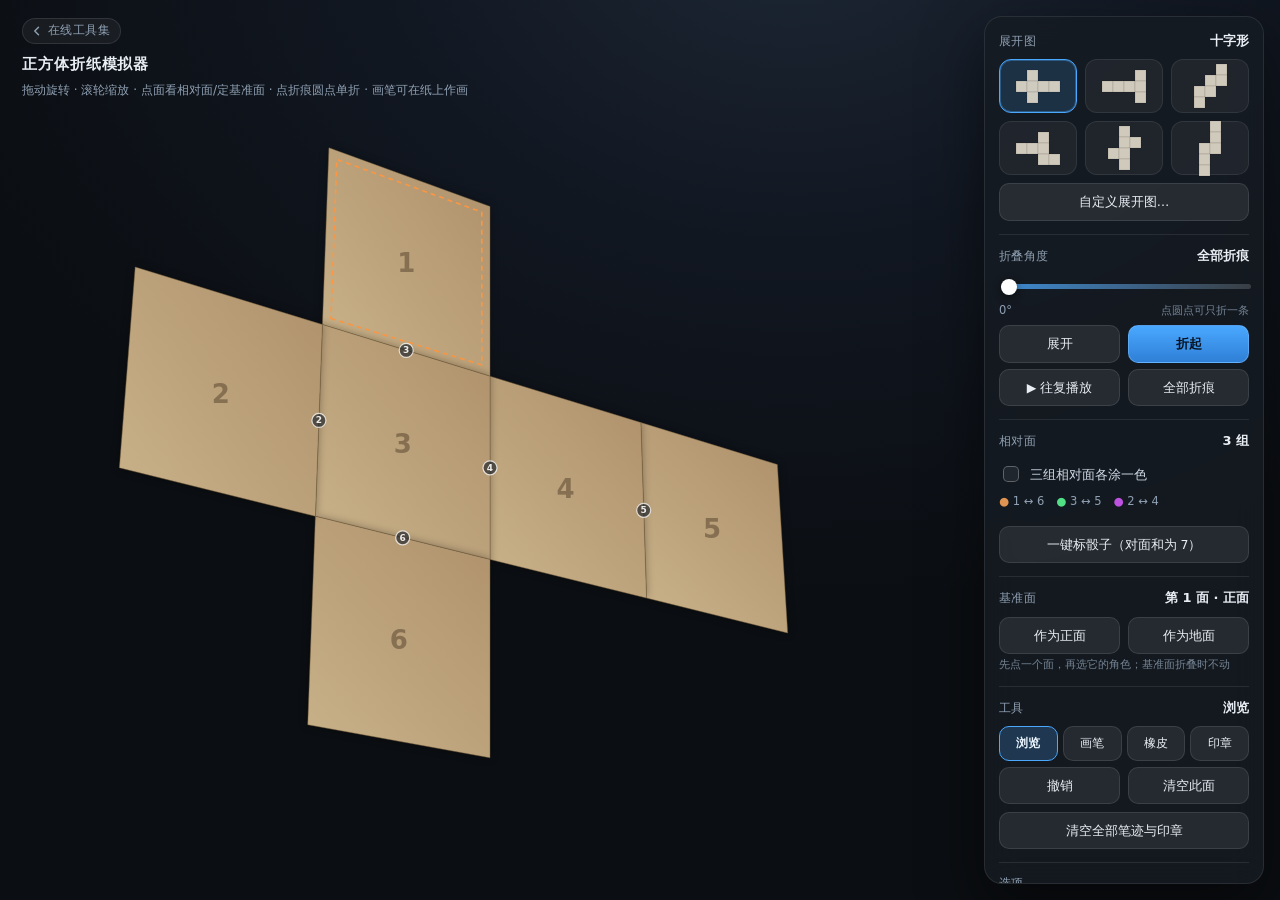
==== commit 0618dfae: "模拟器页加上返回工具集首页的入口" ====
--- a/simulator/index.html
+++ b/simulator/index.html
@@ -23,6 +23,12 @@
 .hdr{position:fixed;left:22px;top:18px;pointer-events:none}
 .hdr h1{margin:0;font-size:15px;font-weight:600;letter-spacing:.06em}
 .hdr p{margin:5px 0 0;font-size:12px;color:var(--dim)}
+.hdr .back{display:inline-flex;align-items:center;gap:5px;margin:0 0 9px;padding:3px 10px 3px 8px;
+  border-radius:999px;font-size:11.5px;letter-spacing:.04em;color:var(--dim);text-decoration:none;
+  background:rgba(255,255,255,.05);border:1px solid rgba(255,255,255,.1);
+  pointer-events:auto;transition:.15s}
+.hdr .back:hover{color:var(--text);background:rgba(74,168,255,.16);border-color:rgba(74,168,255,.42);text-decoration:none}
+.hdr .back svg{display:block;flex:none}
 .panel{position:fixed;top:16px;right:16px;width:280px;padding:14px 14px 12px;border-radius:18px;
   background:var(--panel);border:1px solid var(--line);backdrop-filter:blur(16px);
   box-shadow:0 24px 60px rgba(0,0,0,.5);max-height:calc(100vh - 32px);overflow:auto}
@@ -92,6 +98,10 @@
 <canvas id="cv"></canvas>
 
 <div class="hdr">
+  <a class="back" href="../" title="返回在线工具集首页">
+    <svg width="12" height="12" viewBox="0 0 16 16" aria-hidden="true"><path d="M10 3L5 8l5 5" fill="none" stroke="currentColor" stroke-width="1.9" stroke-linecap="round" stroke-linejoin="round"/></svg>
+    在线工具集
+  </a>
   <h1>正方体折纸模拟器</h1>
   <p>拖动旋转 · 滚轮缩放 · 点面看相对面/定基准面 · 点折痕圆点单折 · 画笔可在纸上作画</p>
 </div>
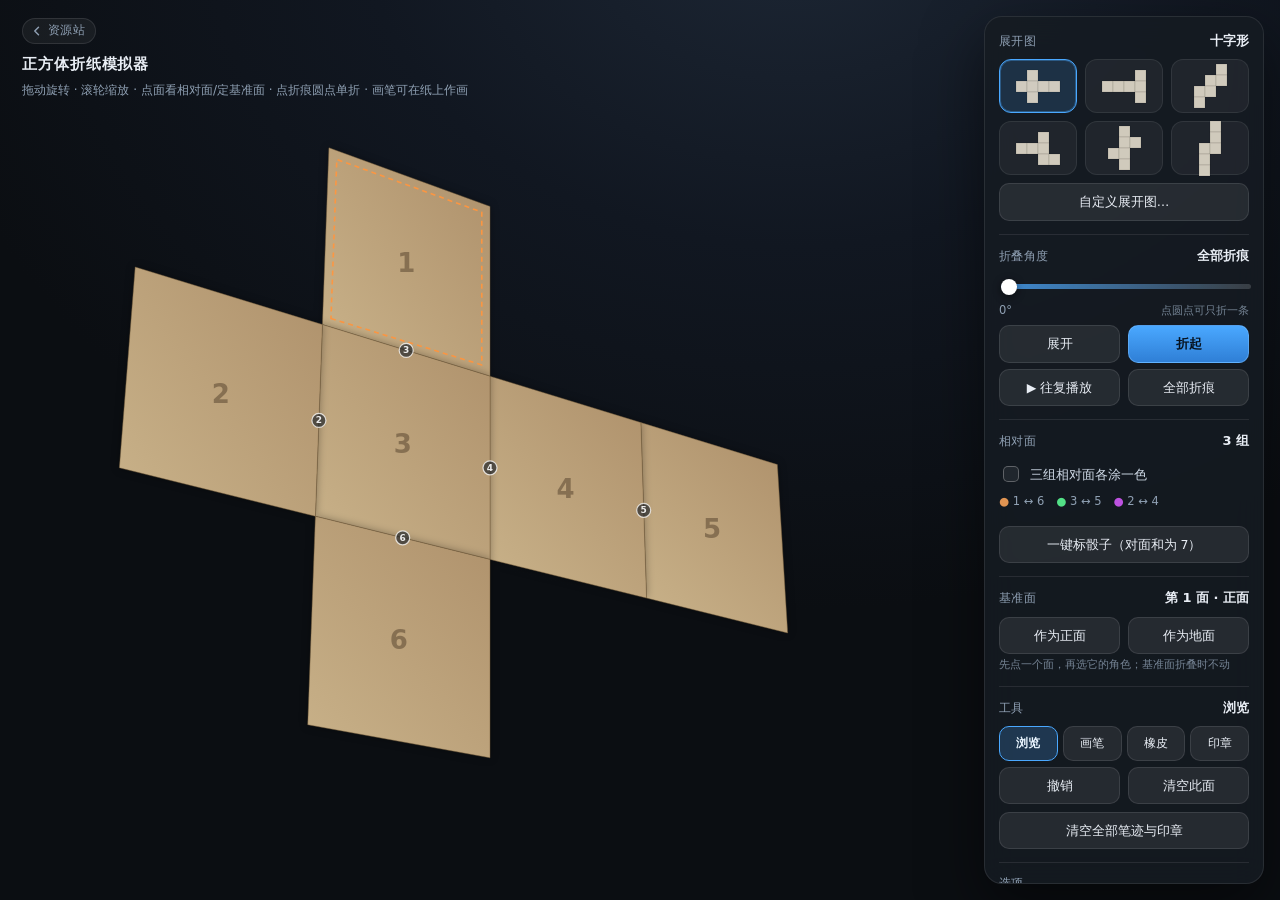
==== commit ebbaf6f3: "改为浅色极简资源站，首页内容 AES-GCM 加密需登录" ====
--- a/simulator/index.html
+++ b/simulator/index.html
@@ -1,4 +1,4 @@
-<!doctype html>
+﻿<!doctype html>
 <html lang="zh-CN">
 <head>
 <meta charset="utf-8">
@@ -98,9 +98,9 @@
 <canvas id="cv"></canvas>
 
 <div class="hdr">
-  <a class="back" href="../" title="返回在线工具集首页">
+  <a class="back" href="../" title="返回资源站首页">
     <svg width="12" height="12" viewBox="0 0 16 16" aria-hidden="true"><path d="M10 3L5 8l5 5" fill="none" stroke="currentColor" stroke-width="1.9" stroke-linecap="round" stroke-linejoin="round"/></svg>
-    在线工具集
+    资源站
   </a>
   <h1>正方体折纸模拟器</h1>
   <p>拖动旋转 · 滚轮缩放 · 点面看相对面/定基准面 · 点折痕圆点单折 · 画笔可在纸上作画</p>
